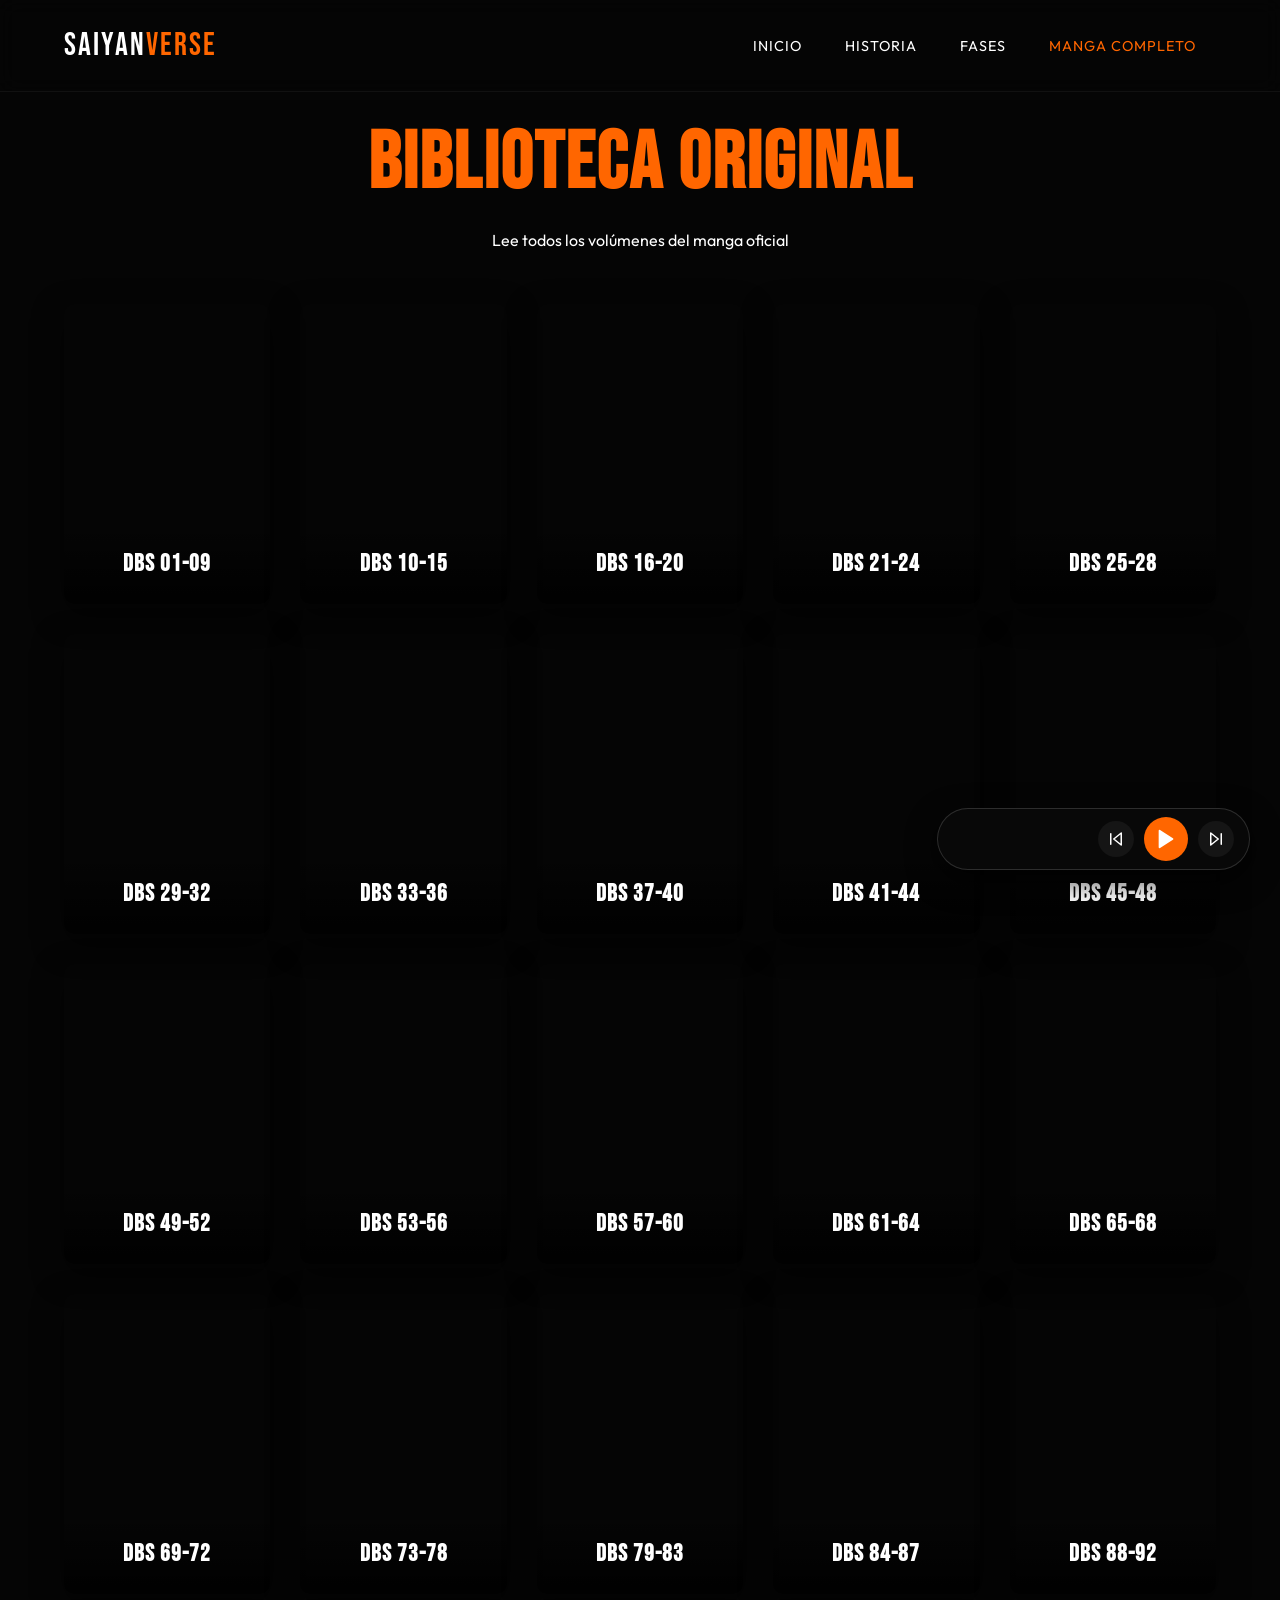
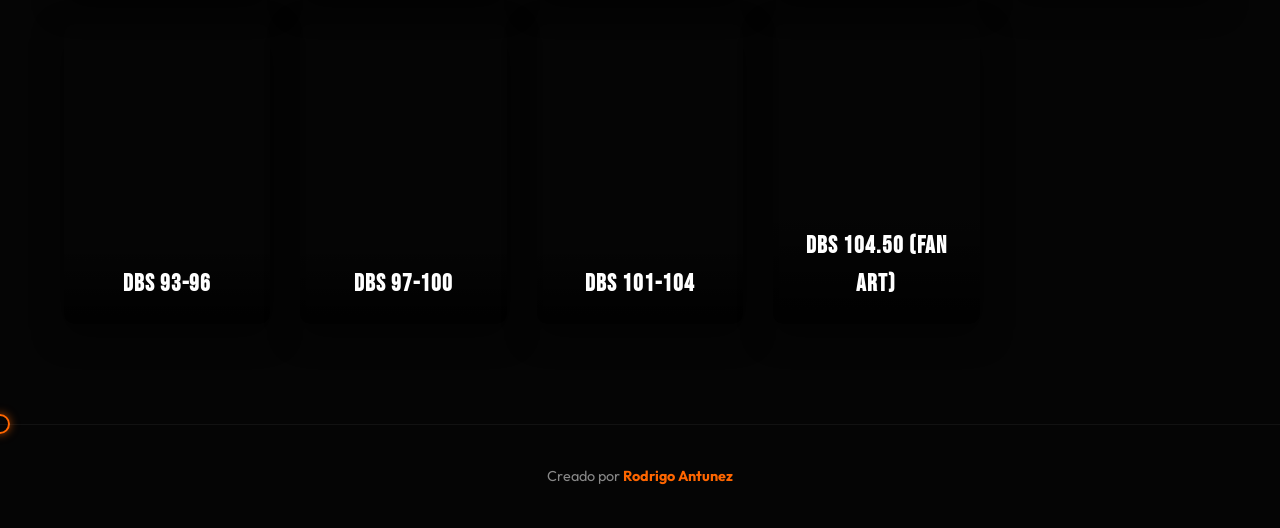
==== biblioteca.html @ 29babf90 "Versión 11: SaiyanVerse (Sin PDFs gigantes por limite de GitHub)" ====
<!DOCTYPE html>
<html lang="es">
<head>
    <meta charset="UTF-8">
    <meta name="viewport" content="width=device-width, initial-scale=1.0">
    <link rel="icon" type="image/jpeg" href="C:/Users/ridri/.gemini/antigravity-ide/brain/c07186e7-5e50-459c-9c4d-47789980c8bb/favicon_dragonball_1790056541509.jpg">
    <title>Biblioteca | DBZ Manga</title>
    <!-- Fonts -->
    <link rel="preconnect" href="https://fonts.googleapis.com">
    <link rel="preconnect" href="https://fonts.gstatic.com" crossorigin>
    <link href="https://fonts.googleapis.com/css2?family=Outfit:wght@300;500;700;900&family=Bebas+Neue&display=swap" rel="stylesheet">
    <!-- CSS -->
    <link rel="stylesheet" href="styles.css?v=4">
    <style>
        body { background-color: #050505; }
        .library-header {
            padding: 100px 5% 50px;
            text-align: center;
        }
        .library-title {
            font-family: var(--font-display);
            font-size: 5rem;
            color: var(--accent-color);
            letter-spacing: 2px;
        }
        .library-grid {
            display: grid;
            grid-template-columns: repeat(auto-fill, minmax(200px, 1fr));
            gap: 30px;
            padding: 0 5% 100px;
        }
        .manga-card {
            background-image: url('C:/Users/ridri/.gemini/antigravity-ide/brain/c07186e7-5e50-459c-9c4d-47789980c8bb/manga_cover_generic_1790055678746.jpg');
            background-size: cover;
            background-position: center;
            border-radius: 10px;
            height: 300px;
            position: relative;
            cursor: pointer;
            overflow: hidden;
            box-shadow: 0 10px 30px rgba(0,0,0,0.5);
            transition: transform 0.3s, box-shadow 0.3s;
        }
        .manga-card:hover {
            transform: translateY(-10px);
            box-shadow: 0 15px 40px var(--accent-glow);
        }
        .manga-card-overlay {
            position: absolute;
            bottom: 0; left: 0; right: 0;
            background: linear-gradient(transparent, rgba(0,0,0,0.9));
            padding: 20px;
            text-align: center;
        }
        .manga-card h3 {
            font-family: var(--font-display);
            font-size: 1.5rem;
            color: #fff;
            margin: 0;
            letter-spacing: 1px;
        }
        
        /* Modal Viewer */
        .pdf-modal {
            display: none;
            position: fixed;
            top: 0; left: 0; right: 0; bottom: 0;
            background: rgba(0,0,0,0.95);
            z-index: 1000;
            flex-direction: column;
        }
        .pdf-modal.active {
            display: flex;
        }
        .pdf-modal-header {
            padding: 15px 5%;
            display: flex;
            justify-content: space-between;
            align-items: center;
            background: #111;
            border-bottom: 1px solid #333;
        }
        .pdf-title {
            font-family: var(--font-main);
            font-weight: 700;
            color: #fff;
        }
        .close-btn {
            background: none;
            border: none;
            color: #fff;
            font-size: 2rem;
            cursor: pointer;
        }
        .close-btn:hover { color: var(--accent-color); }
        .pdf-iframe {
            flex: 1;
            width: 100%;
            border: none;
        }
    </style>
</head>
<body>

    <!-- Header Navigation -->
    <header class="navbar">
        <div class="logo">SAIYAN<span>VERSE</span></div>
        <nav>
            <a href="index.html#hero">Inicio</a>
            <a href="index.html#manga">Historia</a>
            <a href="index.html#transformations">Fases</a>
            <a href="biblioteca.html" style="color: var(--accent-color);">Manga Completo</a>
        </nav>
    </header>

    <div class="library-header">
        <h1 class="library-title">BIBLIOTECA ORIGINAL</h1>
        <p>Lee todos los volúmenes del manga oficial</p>
    </div>

    <div class="library-grid" id="library-grid">
        <!-- JS will populate cards here -->
    </div>

    <!-- PDF Viewer Modal -->
    <div class="pdf-modal" id="pdf-modal">
        <div class="pdf-modal-header">
            <div class="pdf-title" id="pdf-title">Volumen</div>
            <button class="close-btn" id="close-modal">&times;</button>
        </div>
        <iframe class="pdf-iframe" id="pdf-iframe"></iframe>
    </div>

    <!-- Custom Cursor -->
    <div class="custom-cursor"></div>

    <!-- Footer -->
    <footer style="text-align: center; padding: 40px 20px; background: #050505; border-top: 1px solid rgba(255,255,255,0.05); font-family: var(--font-body); color: #888; font-size: 0.9rem; position: relative; z-index: 10;">
        <p>Creado por <a href="https://rodria45.github.io/rodrigo-antunez-portfolio/" target="_blank" style="color: var(--accent-color); text-decoration: none; font-weight: bold; transition: color 0.3s ease;">Rodrigo Antunez</a></p>
    </footer>

    <!-- Scripts -->
    <script src="audioPlayer.js"></script>
    <script src="biblioteca.js"></script>
</body>
</html>
---- styles.css ----
:root {
    --bg-color: #050505;
    --text-color: #ffffff;
    --accent-color: #ff6600; /* Goku's Gi Orange */
    --accent-glow: rgba(255, 102, 0, 0.6);
    --font-main: 'Outfit', sans-serif;
    --font-display: 'Manga Temple', 'Bebas Neue', cursive;
}

html {
    scroll-behavior: smooth;
    overflow-x: hidden;
}

* {
    margin: 0;
    padding: 0;
    box-sizing: border-box;
}

body {
    background-color: var(--bg-color);
    color: var(--text-color);
    font-family: var(--font-main);
    line-height: 1.6;
    overflow-x: hidden;
}

/* Typography & Utils */
.text-accent { color: var(--accent-color); }
.jp-text { font-weight: 300; font-size: 0.5em; opacity: 0.6; }

/* Buttons */
.btn-primary {
    background: var(--accent-color);
    color: var(--btn-text-color, #fff);
    border: none;
    padding: 12px 24px;
    font-size: 1rem;
    font-weight: 700;
    font-family: var(--font-main);
    cursor: pointer;
    text-transform: uppercase;
    letter-spacing: 1px;
    transition: all 0.3s ease;
    text-decoration: none;
    display: inline-block;
    position: relative;
    overflow: hidden;
}

.btn-primary:hover {
    box-shadow: 0 0 15px var(--accent-glow);
    transform: translateY(-2px);
}

/* Navbar */
.navbar {
    position: fixed;
    top: 0;
    width: 100%;
    display: flex;
    justify-content: space-between;
    align-items: center;
    padding: 20px 5%;
    z-index: 100;
    background: rgba(5, 5, 5, 0.8);
    backdrop-filter: blur(10px);
    border-bottom: 1px solid rgba(255,255,255,0.05);
}

.logo {
    font-family: var(--font-display);
    font-size: 2rem;
    letter-spacing: 2px;
}
.logo span { color: var(--accent-color); }

.navbar nav a {
    color: #fff;
    text-decoration: none;
    margin: 0 20px;
    font-size: 0.9rem;
    text-transform: uppercase;
    letter-spacing: 1px;
    transition: color 0.3s;
}

.navbar nav a:hover { color: var(--accent-color); }

/* --- HERO SECTION --- */
.hero {
    height: 100vh;
    display: flex;
    align-items: center;
    justify-content: space-between;
    padding: 0 5%;
    position: relative;
    overflow: hidden;
}

.hero-content {
    flex: 1;
    max-width: 600px;
    z-index: 2;
}

.hero-title {
    font-family: var(--font-display);
    font-size: 7rem;
    line-height: 0.9;
    margin-bottom: 20px;
    text-transform: uppercase;
}

.hero-title .line {
    display: block;
    overflow: hidden;
}

.hero-subtitle {
    font-size: 1.2rem;
    color: #aaa;
    margin-bottom: 40px;
    max-width: 400px;
    line-height: 1.6;
}

.hero-image-container {
    flex: 1;
    height: 80vh;
    position: relative;
    display: flex;
    justify-content: flex-end;
    align-items: center;
}

.hero-img {
    height: 100%;
    width: auto;
    object-fit: cover;
    filter: grayscale(100%) contrast(120%);
    transition: filter 0.5s ease;
    mask-image: linear-gradient(to right, transparent, black 20%);
    -webkit-mask-image: linear-gradient(to right, transparent, black 20%);
}

.hero-img:hover {
    filter: grayscale(0%) contrast(110%);
}

.split-overlay {
    position: absolute;
    left: -100px;
    top: 50%;
    transform: translateY(-50%) rotate(-90deg);
    font-family: var(--font-display);
    font-size: 15rem;
    color: transparent;
    -webkit-text-stroke: 2px rgba(255,255,255,0.1);
    white-space: nowrap;
    z-index: 10;
    pointer-events: none;
}

/* --- HISTORIA / SYNOPSIS SECTION --- */
.synopsis-section {
    padding: 120px 5%;
    background: #080808;
    position: relative;
    overflow: hidden;
}

.synopsis-container {
    display: flex;
    align-items: center;
    justify-content: space-between;
    max-width: 1200px;
    margin: 0 auto;
    gap: 50px;
}

.synopsis-text {
    flex: 1;
    z-index: 2;
    opacity: 0;
    transform: translateX(-50px);
}

.synopsis-text h4 {
    letter-spacing: 2px;
    font-size: 1.2rem;
    margin-bottom: 10px;
}

.synopsis-text h2 {
    font-family: var(--font-display);
    font-size: 4.5rem;
    line-height: 1.1;
    margin-bottom: 25px;
    text-transform: uppercase;
    text-shadow: 0 0 15px rgba(255, 255, 255, 0.1);
}

.synopsis-text p {
    color: #ccc;
    font-size: 1.1rem;
    margin-bottom: 20px;
    line-height: 1.7;
    max-width: 500px;
}

.synopsis-image {
    flex: 1;
    position: relative;
    display: flex;
    justify-content: center;
    opacity: 0;
    transform: translateX(50px);
}

.synopsis-hero-img {
    max-width: 100%;
    height: auto;
    max-height: 600px;
    object-fit: contain;
    filter: drop-shadow(0 20px 30px rgba(0,0,0,0.8));
    mask-image: linear-gradient(to bottom, black 80%, transparent 100%);
    -webkit-mask-image: linear-gradient(to bottom, black 80%, transparent 100%);
}

/* --- CHARACTER SHOWCASE (Solo Leveling style) --- */
.character-showcase {
    height: 100vh;
    display: flex;
    align-items: center;
    justify-content: center;
    position: relative;
    overflow: hidden;
    padding: 0 5%;
    background: radial-gradient(circle at center, #1a1a1a 0%, var(--bg-color) 100%);
}

.character-bg-text {
    position: absolute;
    font-family: var(--font-display);
    font-size: 30vw;
    color: rgba(255,255,255,0.02);
    white-space: nowrap;
    z-index: 0;
    top: 50%;
    left: 50%;
    transform: translate(-50%, -50%);
}

.character-info {
    flex: 1;
    z-index: 2;
    padding-right: 50px;
}

.char-rank {
    font-family: var(--font-display);
    font-size: 1.5rem;
    color: #fff;
    margin-bottom: 10px;
    letter-spacing: 2px;
}

.rank-badge {
    color: var(--accent-color);
    font-size: 2.5rem;
    text-shadow: 0 0 10px var(--accent-glow);
}

.char-subtitle {
    color: #aaa;
    text-transform: uppercase;
    letter-spacing: 1px;
    margin-bottom: 5px;
}

.char-name {
    font-family: var(--font-display);
    font-size: 6rem;
    line-height: 1;
    margin-bottom: 30px;
    text-transform: uppercase;
}

.char-desc {
    max-width: 500px;
    line-height: 1.8;
    color: #ccc;
}

.character-image-wrapper {
    flex: 1;
    height: 100vh;
    display: flex;
    justify-content: center;
    align-items: flex-end;
    z-index: 2;
    position: relative;
}

.char-img {
    position: relative;
    right: 8vw; /* Compensa el espacio transparente del PNG */
    max-height: 85vh;
    max-width: 90%;
    width: auto;
    height: auto;
    object-fit: contain;
    border: 6px solid #fff; /* Manga panel style */
    border-radius: 4px;
    box-shadow: 25px 25px 0px rgba(0,0,0,0.8);
    transform: rotate(2deg);
    transition: transform 0.3s ease;
}

.char-img:hover {
    transform: rotate(0deg) scale(1.02);
}

.character-stats {
    position: absolute;
    right: 5%;
    top: 50%;
    transform: translateY(-50%);
    z-index: 10;
    background: rgba(0, 0, 0, 0.7);
    padding: 30px;
    border-radius: 15px;
    border: 1px solid rgba(255, 255, 255, 0.1);
    backdrop-filter: blur(10px);
}

.character-stats ul {
    list-style: none;
    text-align: right;
}

.character-stats li {
    margin-bottom: 30px;
    color: #aaa;
    font-size: 0.9rem;
    letter-spacing: 1px;
}

.character-stats strong {
    color: #fff;
    font-family: var(--font-display);
    font-size: 1.5rem;
    display: block;
    margin-bottom: 5px;
}


/* --- CUSTOM CURSOR --- */
.custom-cursor {
    width: 20px;
    height: 20px;
    border: 2px solid var(--accent-color);
    border-radius: 50%;
    position: fixed;
    pointer-events: none;
    z-index: 9999;
    transform: translate(-50%, -50%);
    transition: width 0.2s, height 0.2s, background-color 0.2s;
    box-shadow: 0 0 10px var(--accent-glow);
}

body:hover .custom-cursor {
    opacity: 1;
}

/* --- TRANSFORMATIONS TIMELINE SECTION --- */
.transformations-section {
    position: relative;
    background: #000;
    color: #fff;
    overflow: hidden;
}

.particles-container {
    position: absolute;
    top: 0; left: 0; right: 0; bottom: 0;
    z-index: 1;
    pointer-events: none;
    opacity: 0.5;
}

.trans-container {
    display: flex;
    height: 100vh;
    align-items: center;
    position: relative;
    z-index: 2;
    padding: 0 5%;
}

.trans-text-col {
    flex: 1;
    position: relative;
    height: 300px;
    z-index: 10;
}

.trans-info {
    position: absolute;
    top: 0;
    left: 0;
    opacity: 0;
    transform: translateY(30px);
    pointer-events: none;
    transition: opacity 0.5s ease, transform 0.5s ease;
}

.trans-info.active {
    opacity: 1;
    transform: translateY(0);
    pointer-events: auto;
}

.trans-info h3 {
    color: #aaa;
    font-size: 1rem;
    letter-spacing: 2px;
    margin-bottom: 5px;
}

.trans-info h2 {
    font-family: var(--font-display);
    font-size: 5rem;
    color: var(--accent-color);
    margin-bottom: 20px;
    text-shadow: 0 0 15px var(--accent-glow);
}

.trans-info p {
    font-size: 1.1rem;
    line-height: 1.6;
    max-width: 400px;
    color: #ccc;
}

.trans-img-col {
    flex: 1;
    height: 90vh;
    position: relative;
    display: flex;
    justify-content: center;
    align-items: center;
}

.trans-img-group {
    position: absolute;
    width: 100%;
    height: 100%;
    opacity: 0;
    pointer-events: none;
    transition: opacity 0.8s ease;
    display: flex;
    justify-content: center;
    align-items: center;
}

.trans-img-group.active {
    opacity: 1;
    pointer-events: auto;
}

.trans-img {
    max-height: 85%;
    max-width: 90%;
    width: auto;
    height: auto;
    object-fit: contain;
    border: 6px solid #fff; /* Manga panel style */
    border-radius: 4px;
    box-shadow: 25px 25px 0px rgba(0,0,0,0.8);
    transform: scale(0.95) rotate(-2deg);
    transition: transform 0.8s ease;
    z-index: 2;
}

.trans-img-group.active .trans-img {
    transform: scale(1) rotate(0deg);
}

/* Dynamic Blurred Background for both sections */
.dynamic-blur-bg {
    position: absolute;
    top: -10%; left: -10%;
    width: 120%; height: 120%;
    object-fit: cover;
    filter: blur(80px) brightness(0.3) saturate(1.5);
    z-index: 0;
    pointer-events: none;
    opacity: 0.6;
}

/* Floating Images (Parallax) */
.floating-container {
    position: absolute;
    top: -10%; 
    left: -100%; /* Pull it across the text column */
    width: 200%; /* Span the entire width of the container */
    height: 120%;
    pointer-events: none;
    z-index: 1; /* Behind main image and text */
}

.float-img {
    position: absolute;
    width: clamp(120px, 15vw, 250px);
    max-height: 40vh;
    object-fit: cover;
    border: 3px solid #fff; /* Comic panel style */
    border-radius: 4px;
    box-shadow: 10px 10px 0px rgba(0,0,0,0.8);
    opacity: 0.6;
    filter: grayscale(30%);
}

.trans-img-group.active .float-img {
    animation: floatAnim 8s ease-in-out infinite alternate;
}

/* Force all floating images to stay on the LEFT side of the screen (0% to 45%) */
.f1 { top: 5%; left: 5%; width: 20%; animation-delay: 0s !important; }
.f2 { bottom: 10%; left: 10%; width: 22%; animation-delay: -2s !important; }
.f3 { top: 20%; left: 25%; width: 18%; animation-delay: -4s !important; }
.f4 { bottom: 5%; left: 30%; width: 25%; animation-delay: -1s !important; }
.f5 { top: 40%; left: 5%; width: 15%; animation-delay: -3s !important; }
.f-char { top: 20%; left: -20%; width: 45%; opacity: 0.4; } /* Left over for char if ever used again */

@keyframes floatAnim {
    0% { transform: translateY(0px) rotate(-2deg); }
    100% { transform: translateY(-20px) rotate(3deg); }
}

/* --- LOADER --- */
.loader {
    position: fixed;
    top: 0; left: 0; right: 0; bottom: 0;
    background: #000;
    z-index: 10000;
    display: flex;
    flex-direction: column;
    justify-content: center;
    align-items: center;
    transition: opacity 0.5s ease;
}

.loader-text {
    font-family: var(--font-display);
    font-size: 3rem;
    color: var(--accent-color);
    letter-spacing: 5px;
    animation: pulse 1s infinite alternate;
    margin-bottom: 20px;
}

.loader-bar {
    width: 200px;
    height: 4px;
    background: rgba(255,255,255,0.1);
    position: relative;
    overflow: hidden;
}

.loader-bar::after {
    content: '';
    position: absolute;
    top: 0; left: 0; bottom: 0;
    width: 50%;
    background: var(--accent-color);
    animation: loadBar 1s infinite ease-in-out alternate;
}

@keyframes pulse {
    0% { opacity: 0.5; text-shadow: 0 0 0 var(--accent-glow); }
    100% { opacity: 1; text-shadow: 0 0 20px var(--accent-glow); }
}

@keyframes loadBar {
    0% { transform: translateX(-100%); }
    100% { transform: translateX(200%); }
}

/* --- MUSIC PLAYER --- */
.music-player {
    position: fixed;
    bottom: 30px;
    right: 30px;
    z-index: 100;
    background: rgba(10, 10, 10, 0.85);
    backdrop-filter: blur(15px);
    border: 1px solid rgba(255, 255, 255, 0.15);
    border-radius: 50px;
    display: flex;
    align-items: center;
    padding: 8px 15px;
    box-shadow: 0 10px 30px rgba(0, 0, 0, 0.8);
    transition: all 0.3s ease;
    max-width: 320px;
}

.music-info {
    overflow: hidden;
    width: 130px;
    white-space: nowrap;
    margin-right: 15px;
}

.music-title-container {
    display: inline-block;
    padding-left: 100%;
    animation: marquee 12s linear infinite;
}

#music-title {
    color: var(--accent-color);
    font-size: 0.85rem;
    font-weight: 700;
    text-transform: uppercase;
    letter-spacing: 1px;
}

@keyframes marquee {
    0% { transform: translateX(0); }
    100% { transform: translateX(-100%); }
}

.music-controls {
    display: flex;
    align-items: center;
    gap: 10px;
}

.music-btn {
    background: rgba(255, 255, 255, 0.05);
    border: none;
    color: #fff;
    width: 36px;
    height: 36px;
    border-radius: 50%;
    display: flex;
    justify-content: center;
    align-items: center;
    cursor: pointer;
    transition: all 0.2s ease;
}

.music-btn:hover {
    background: rgba(255, 255, 255, 0.2);
    transform: scale(1.1);
}

.play-btn {
    width: 44px;
    height: 44px;
    background: var(--accent-color);
}
.play-btn:hover {
    background: #fff;
    color: var(--accent-color);
}

/* Responsive Design */
@media (max-width: 900px) {
    html { font-size: 14px; overflow-x: hidden; }
    body { max-width: 100vw; overflow-x: hidden; padding-bottom: 80px; }
    
    /* Disable custom cursor on mobile */
    .custom-cursor { display: none !important; }
    
    /* Navbar */
    .navbar { padding: 10px 5%; align-items: center; flex-direction: column; background: rgba(5,5,5,0.98); }
    .logo { margin-bottom: 5px; font-size: 1.5rem; }
    .navbar nav { width: 100%; display: flex; flex-wrap: wrap; justify-content: center; gap: 8px; margin-bottom: 8px; }
    .navbar nav a { margin: 0; font-size: 0.75rem; }
    .navbar .btn-primary { width: 100%; text-align: center; padding: 8px; font-size: 0.8rem; }

    /* Hero */
    .hero { height: auto; min-height: 100vh; padding-top: 180px; padding-bottom: 40px; flex-direction: column; justify-content: flex-start; text-align: center; }
    .hero-content { margin-top: 0; max-width: 100%; padding: 0 10px; }
    .hero-title { font-size: 3.5rem; margin-top: 0; line-height: 1.1; }
    .hero-subtitle { margin: 15px auto; font-size: 1rem; width: 100%; }
    .hero-image-container { flex: 0 0 40vh; display: flex; height: 40vh; width: 100%; margin-top: 10px; justify-content: flex-end; align-items: center; position: relative; overflow: hidden; }
    .split-overlay { display: none; }
    .hero-img { 
        height: 100%; 
        width: 200%; /* Force image to be twice as wide to crop left half */
        max-width: none;
        object-fit: cover; 
        object-position: right center;
        mask-image: linear-gradient(to right, transparent, black 10%); 
        -webkit-mask-image: linear-gradient(to right, transparent, black 10%);
    }
    
    /* Synopsis Section */
    .synopsis-section { padding: 60px 5%; }
    .synopsis-container { flex-direction: column; text-align: center; gap: 30px; }
    .synopsis-text { transform: translateY(30px); opacity: 0; }
    .synopsis-text h4 { font-size: 1rem; }
    .synopsis-text h2 { font-size: 3rem; }
    .synopsis-text p { margin: 0 auto 15px auto; }
    .synopsis-image { transform: translateY(30px); opacity: 0; }
    .synopsis-hero-img { max-height: 40vh; }

    /* Transformations Section */
    .transformations-section { height: auto; min-height: 100vh; padding-bottom: 100px; }
    .trans-container { flex-direction: column; justify-content: flex-start; align-items: center; padding-top: 180px; height: 100%; width: 100%; }
    .trans-text-col { height: 200px; display: flex; justify-content: center; align-items: flex-start; width: 100%; position: relative; z-index: 10; }
    .trans-info { width: 100%; text-align: center; left: 0; right: 0; top: 0; }
    .trans-info h3 { font-size: 1rem; margin-bottom: 5px; color: var(--accent-color); }
    .trans-info h2 { font-size: 2.5rem; margin-bottom: 10px; line-height: 1.1; }
    .trans-info p { font-size: 0.95rem; margin: 0 auto; max-width: 95%; line-height: 1.4; }
    .trans-img-col { height: 50vh; width: 100%; margin-top: 10px; position: relative; }
    .trans-img-group { position: absolute; height: 100%; width: 100%; display: flex; align-items: center; justify-content: center; }
    .trans-img { max-height: 100%; max-width: 100%; width: auto; height: auto; object-fit: contain; border: 6px solid #fff; border-radius: 4px; box-shadow: 15px 15px 0px rgba(0,0,0,0.8); }
    /* Show floating images on mobile but make them smaller and transparent */
    .floating-container { display: block; opacity: 0.5; pointer-events: none; }
    .float-img { max-height: 20vh; width: clamp(80px, 15vw, 150px); border-width: 2px; }

    .character-showcase { flex-direction: column; height: auto; min-height: auto; padding: 40px 5% 120px; justify-content: flex-start; text-align: center; }
    .character-info { padding-right: 0; margin-bottom: 5px; width: 100%; z-index: 5; }
    .character-bg-text { font-size: 15vw; top: 8%; transform: translateX(-50%); }
    .character-image-wrapper { height: 30vh; width: 100%; margin-top: 10px; display: flex; align-items: center; justify-content: center; z-index: 2; }
    .char-img { max-height: 100%; max-width: 100%; width: auto; height: auto; object-fit: contain; margin: 0 auto; display: block; border: 4px solid #fff; border-radius: 4px; box-shadow: 10px 10px 0px rgba(0,0,0,0.8); transform: none !important; }
    .char-name { font-size: 2.2rem; margin-bottom: 10px; line-height: 1.1; }
    .char-desc { font-size: 0.85rem; margin: 0 auto; padding: 0 10px; line-height: 1.4; }
    .character-stats { position: relative; right: 0; top: 0; transform: none; width: 100%; z-index: 10; padding: 10px; text-align: center; display: flex; justify-content: center; margin-top: 15px; background: rgba(0,0,0,0.8); }
    .character-stats ul { display: flex; flex-wrap: wrap; gap: 10px; justify-content: center; text-align: center; margin: 0; padding: 0; }
    .character-stats li { margin-bottom: 5px; font-size: 0.8rem; }
    .character-stats strong { font-size: 1rem; display: block; margin-bottom: 2px; }
    
    /* Library */
    .library-header { padding-top: 130px; padding-bottom: 30px; }
    .library-title { font-size: 2.2rem; }
    .library-grid { grid-template-columns: repeat(auto-fill, minmax(130px, 1fr)); gap: 15px; padding-bottom: 50px; }
    .manga-card { height: 180px; }
    .manga-card h3 { font-size: 0.9rem; }

    /* PDF Modal */
    .pdf-modal-header { padding: 10px 5%; }
    .pdf-title { font-size: 0.9rem; }
    .close-btn { font-size: 1.5rem; }

    /* Webtoon panels */
    .webtoon-container { padding: 80px 5% 50px; }
    .comic-panel { margin-bottom: 15px; box-shadow: 0 5px 20px rgba(0,0,0,0.5); }
    .bubble { font-size: 0.9rem; padding: 8px 12px; }
    .bubble-3 { font-size: 1rem; padding: 10px 15px; }

    /* Music Player */
    .music-player {
        bottom: 20px;
        right: 50%;
        transform: translateX(50%);
        max-width: 90vw;
        padding: 6px 15px;
        width: max-content;
        justify-content: space-between;
    }
    .music-info { width: 100px; }
    .music-btn { width: 34px; height: 34px; }
    .play-btn { width: 40px; height: 40px; }
}
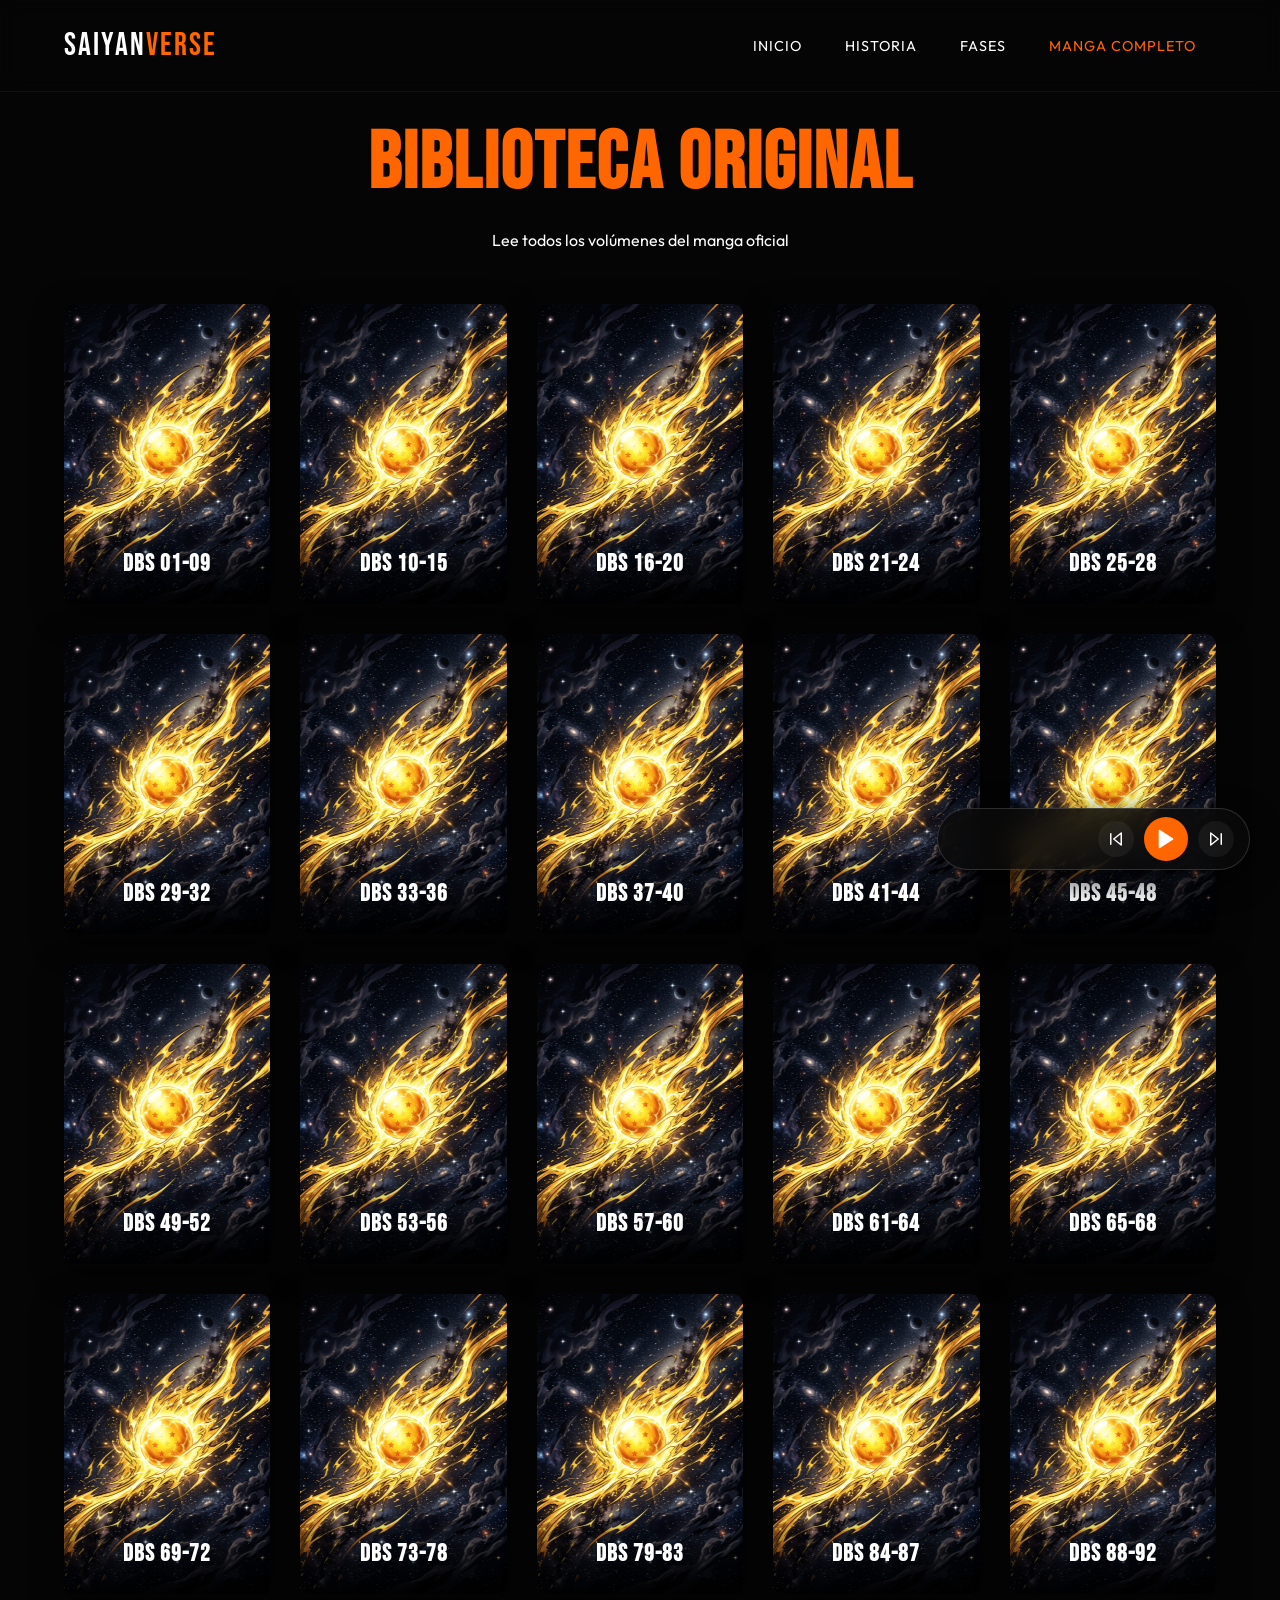
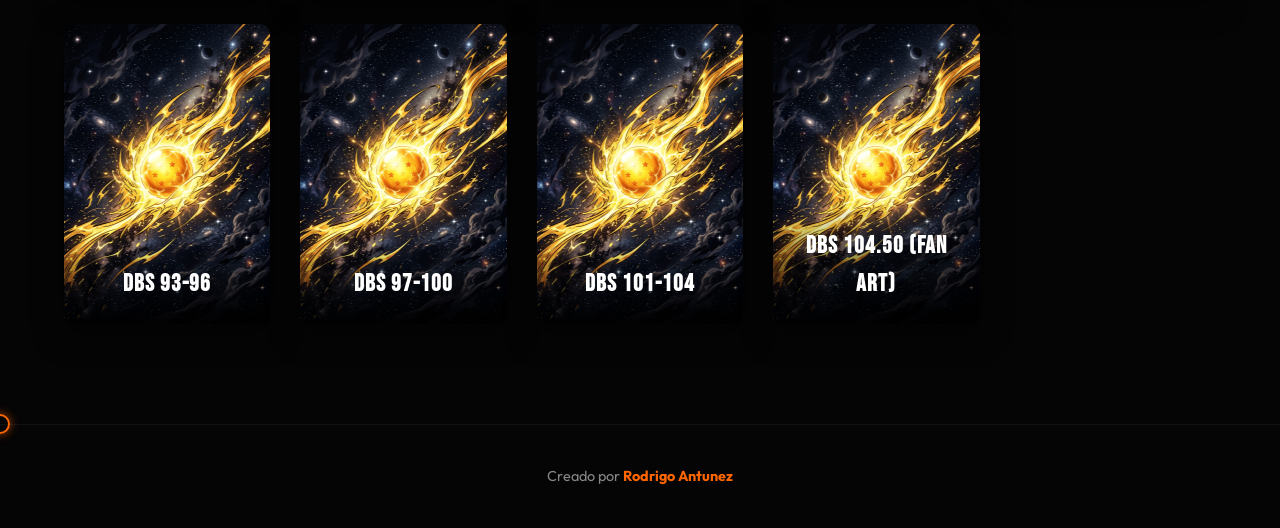
==== commit f4ccc030: "Fix manga generic cover image path" ====
--- a/biblioteca.html
+++ b/biblioteca.html
@@ -3,7 +3,7 @@
 <head>
     <meta charset="UTF-8">
     <meta name="viewport" content="width=device-width, initial-scale=1.0">
-    <link rel="icon" type="image/jpeg" href="C:/Users/ridri/.gemini/antigravity-ide/brain/c07186e7-5e50-459c-9c4d-47789980c8bb/favicon_dragonball_1790056541509.jpg">
+    <link rel="icon" type="image/jpeg" href="IMG/favicon.jpg">
     <title>Biblioteca | DBZ Manga</title>
     <!-- Fonts -->
     <link rel="preconnect" href="https://fonts.googleapis.com">
@@ -30,7 +30,7 @@
             padding: 0 5% 100px;
         }
         .manga-card {
-            background-image: url('C:/Users/ridri/.gemini/antigravity-ide/brain/c07186e7-5e50-459c-9c4d-47789980c8bb/manga_cover_generic_1790055678746.jpg');
+            background-image: url('IMG/manga_cover_generic.jpg');
             background-size: cover;
             background-position: center;
             border-radius: 10px;
